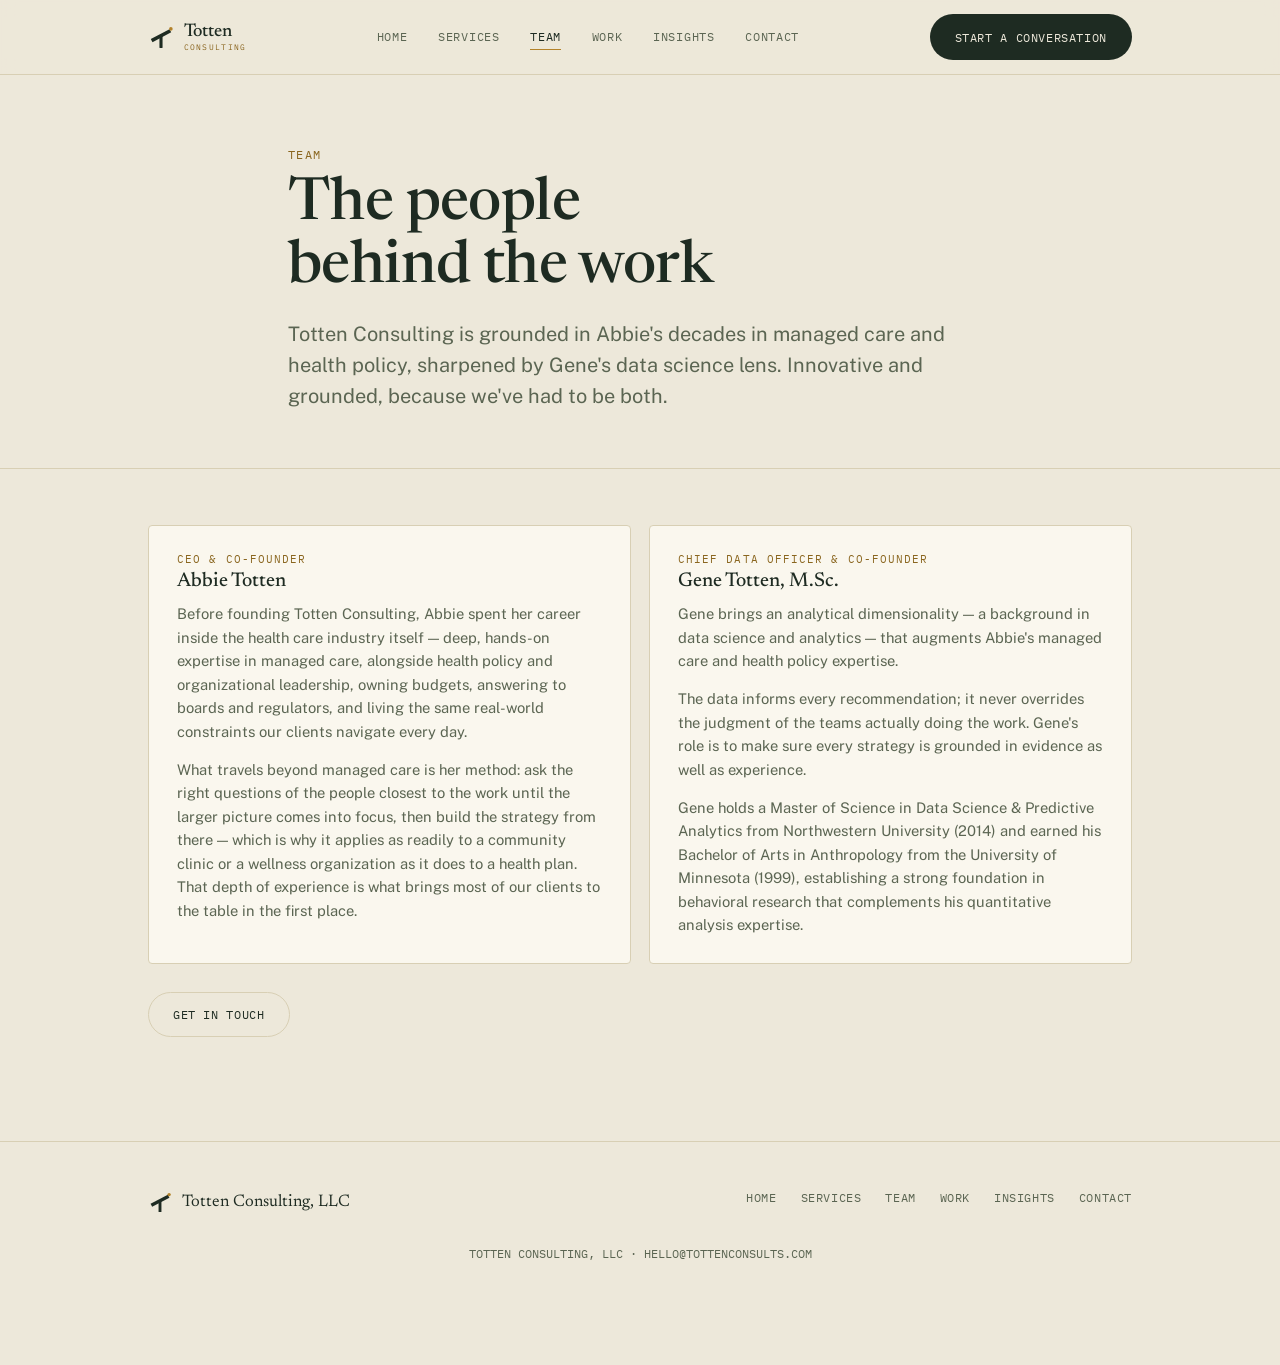
==== team.html @ 640ae489 "Add files via upload" ====
<!doctype html>
<html lang="en">
<head>
<meta charset="utf-8">
<meta name="viewport" content="width=device-width, initial-scale=1">
<title>Team &mdash; Totten Consulting</title>
<meta name="description" content="Meet Abbie and Gene Totten, co-founders of Totten Consulting.">
<link rel="preconnect" href="https://fonts.googleapis.com">
<link rel="preconnect" href="https://fonts.gstatic.com" crossorigin>
<link href="https://fonts.googleapis.com/css2?family=Newsreader:ital,opsz,wght@0,6..72,400;0,6..72,500;0,6..72,600;1,6..72,400;1,6..72,500&family=Public+Sans:wght@400;500;600;700&family=IBM+Plex+Mono:wght@400;500&display=swap" rel="stylesheet">
<link rel="stylesheet" href="assets/styles.css">
</head>
<body>

<div class="topbar">
  <div class="topbar-inner">
    <a class="brand-lockup" href="index.html">
      <svg class="mark" viewBox="0 0 100 100" style="width:26px;height:26px;">
      <polygon points="10.7,57.8 82.7,19.8 89.3,32.2 17.3,70.2" fill="var(--mark-stem)"/>
      <rect x="44" y="42" width="12" height="50" rx="1.5" fill="var(--mark-stem)"/>
      <circle cx="88" cy="19" r="7" fill="var(--mark-dot)"/>
    </svg>
      <span class="wordmark">Totten<small>CONSULTING</small></span>
    </a>
    <nav class="primary-nav-desktop">
      <a href="index.html">Home</a>
      <a href="services.html">Services</a>
      <a href="team.html" aria-current="page">Team</a>
      <a href="work.html">Work</a>
      <a href="insights/index.html">Insights</a>
      <a href="contact.html">Contact</a>
    </nav>
    <div class="nav-cta">
      <a class="btn btn-primary" href="contact.html">Start a conversation</a>
    </div>
    <button class="nav-toggle" id="navToggle" type="button" aria-label="Toggle menu" aria-expanded="false">
      <span></span>
    </button>
  </div>
</div>

<nav class="mobile-nav" id="primaryNav">
  <a href="index.html">Home</a>
      <a href="services.html">Services</a>
      <a href="team.html" aria-current="page">Team</a>
      <a href="work.html">Work</a>
      <a href="insights/index.html">Insights</a>
      <a href="contact.html">Contact</a>
</nav>

<main>

  <section class="hero">
    <div class="wrap-narrow">
      <p class="eyebrow">Team</p>
      <h1>The people behind the work</h1>
      <p class="dek">Totten Consulting is grounded in Abbie's decades in managed care and health policy, sharpened by Gene's data science lens. Innovative and grounded, because we've had to be both.</p>
    </div>
  </section>

  <section class="block">
    <div class="wrap">
      <div class="founders">
        <div class="founder-card">
          <div class="fn-role">CEO &amp; Co-Founder</div>
          <h3>Abbie Totten</h3>
          <p>Before founding Totten Consulting, Abbie spent her career inside the health care industry itself &mdash; deep, hands-on expertise in managed care, alongside health policy and organizational leadership, owning budgets, answering to boards and regulators, and living the same real-world constraints our clients navigate every day.</p>
          <p>What travels beyond managed care is her method: ask the right questions of the people closest to the work until the larger picture comes into focus, then build the strategy from there &mdash; which is why it applies as readily to a community clinic or a wellness organization as it does to a health plan. That depth of experience is what brings most of our clients to the table in the first place.</p>
        </div>
        <div class="founder-card">
          <div class="fn-role">Chief Data Officer &amp; Co-Founder</div>
          <h3>Gene Totten, M.Sc.</h3>
          <p>Gene brings an analytical dimensionality &mdash; a background in data science and analytics &mdash; that augments Abbie's managed care and health policy expertise.</p>
          <p>The data informs every recommendation; it never overrides the judgment of the teams actually doing the work. Gene's role is to make sure every strategy is grounded in evidence as well as experience.</p>
          <p>Gene holds a Master of Science in Data Science &amp; Predictive Analytics from Northwestern University (2014) and earned his Bachelor of Arts in Anthropology from the University of Minnesota (1999), establishing a strong foundation in behavioral research that complements his quantitative analysis expertise.</p>
        </div>
      </div>
      <p style="margin-top:1.75rem;"><a class="btn btn-secondary" href="contact.html">Get in touch</a></p>
    </div>
  </section>

</main>

<footer class="site-footer">
  <div class="footer-inner">
    <div class="footer-brand">
      <svg class="mark" viewBox="0 0 100 100" style="width:24px;height:24px;">
      <polygon points="10.7,57.8 82.7,19.8 89.3,32.2 17.3,70.2" fill="var(--mark-stem)"/>
      <rect x="44" y="42" width="12" height="50" rx="1.5" fill="var(--mark-stem)"/>
      <circle cx="88" cy="19" r="7" fill="var(--mark-dot)"/>
    </svg>
      <span class="wordmark">Totten Consulting, LLC</span>
    </div>
    <nav class="footer-nav">
      <a href="index.html">Home</a><a href="services.html">Services</a><a href="team.html">Team</a><a href="work.html">Work</a><a href="insights/index.html">Insights</a><a href="contact.html">Contact</a>
    </nav>
  </div>
  <div class="footer-fine">TOTTEN CONSULTING, LLC &middot; HELLO@TOTTENCONSULTS.COM</div>
</footer>

<script src="assets/script.js"></script>
</body>
</html>
---- assets/styles.css ----
/* ==========================================================================
   Totten Consulting — shared site stylesheet
   Ported from the Brand Foundation guide, light theme only.
   ========================================================================== */

:root {
  --paper: #EDE8DA;
  --surface: #FAF7EE;
  --surface-2: #E4DDC9;
  --border: #D8CFB4;
  --ink: #1E2B22;
  --text: #21281c;
  --text-muted: #5b6552;
  --accent: #B3822A;
  --accent-deep: #8A661F;
  --accent-contrast: #FAF7EE;
  --mark-stem: #1E2B22;
  --mark-dot: #B3822A;

  --font-display: 'Newsreader', Georgia, 'Times New Roman', serif;
  --font-body: 'Public Sans', -apple-system, BlinkMacSystemFont, 'Segoe UI', sans-serif;
  --font-mono: 'IBM Plex Mono', ui-monospace, 'SFMono-Regular', Menlo, monospace;

  color-scheme: light;
}

* { box-sizing: border-box; }
@media (prefers-reduced-motion: reduce) {
  * { animation-duration: 0.001ms !important; transition-duration: 0.001ms !important; }
}

html, body {
  margin: 0;
  padding: 0;
  background: var(--paper);
  color: var(--text);
  font-family: var(--font-body);
  -webkit-font-smoothing: antialiased;
  overflow-x: hidden;
}

body { padding-bottom: 4rem; }

a { color: inherit; }

img, svg { max-width: 100%; }

.wrap {
  max-width: 1040px;
  margin: 0 auto;
  padding: 0 1.75rem;
}

.wrap-narrow {
  max-width: 760px;
  margin: 0 auto;
  padding: 0 1.75rem;
}

h1, h2, h3, h4 { font-family: var(--font-display); text-wrap: balance; margin: 0; color: var(--ink); }
p { text-wrap: pretty; }

.eyebrow {
  font-family: var(--font-mono);
  font-size: 0.72rem;
  letter-spacing: 0.12em;
  text-transform: uppercase;
  color: var(--accent-deep);
  margin: 0 0 0.75rem;
}

/* ---------- buttons ---------- */
.btn {
  display: inline-flex;
  align-items: center;
  gap: 0.5rem;
  font-family: var(--font-mono);
  font-size: 0.78rem;
  letter-spacing: 0.05em;
  text-transform: uppercase;
  text-decoration: none;
  padding: 0.85rem 1.5rem;
  border-radius: 999px;
  border: 1px solid transparent;
  cursor: pointer;
}
.btn-primary { background: var(--ink); color: var(--paper); }
.btn-primary:hover { background: #14201a; }
.btn-secondary { background: transparent; color: var(--ink); border-color: var(--border); }
.btn-secondary:hover { border-color: var(--accent); }

/* ---------- top nav ---------- */
.topbar {
  position: sticky;
  top: 0;
  z-index: 20;
  background: color-mix(in srgb, var(--paper) 92%, transparent);
  backdrop-filter: blur(8px);
  border-bottom: 1px solid var(--border);
}
.topbar-inner {
  max-width: 1040px;
  margin: 0 auto;
  padding: 0.9rem 1.75rem;
  display: flex;
  align-items: center;
  justify-content: space-between;
  gap: 1.5rem;
}
.brand-lockup { display: flex; align-items: center; gap: 0.6rem; text-decoration: none; flex: none; }
.brand-lockup svg.mark { width: 26px; height: 26px; flex: none; }
.brand-lockup .wordmark { font-family: var(--font-display); font-size: 1.15rem; font-weight: 500; color: var(--ink); letter-spacing: -0.01em; }
.brand-lockup .wordmark small { display: block; font-family: var(--font-mono); font-size: 0.5rem; letter-spacing: 0.16em; font-weight: 400; color: var(--accent-deep); margin-top: 0.1rem; }

nav.primary-nav-desktop { display: flex; align-items: center; gap: 1.9rem; }
nav.primary-nav-desktop a,
nav.mobile-nav a {
  font-family: var(--font-mono);
  font-size: 0.76rem;
  letter-spacing: 0.06em;
  text-transform: uppercase;
  text-decoration: none;
  color: var(--text-muted);
  padding: 0.3rem 0;
  border-bottom: 1px solid transparent;
}
nav.primary-nav-desktop a:hover, nav.primary-nav-desktop a[aria-current="page"],
nav.mobile-nav a:hover, nav.mobile-nav a[aria-current="page"] { color: var(--ink); border-bottom-color: var(--accent); }
.nav-cta { display: flex; align-items: center; gap: 1.4rem; }

/* mobile nav panel: rendered OUTSIDE .topbar so its fixed position isn't
   captured by the topbar's backdrop-filter containing block */
nav.mobile-nav {
  display: none;
  position: fixed;
  inset: 60px 0 0 0;
  z-index: 15;
  background: var(--paper);
  flex-direction: column;
  align-items: flex-start;
  padding: 1.5rem 1.75rem;
  gap: 1.1rem;
  border-top: 1px solid var(--border);
  overflow-y: auto;
}
nav.mobile-nav.open { display: flex; }

.nav-toggle {
  display: none;
  background: none;
  border: 1px solid var(--border);
  border-radius: 6px;
  padding: 0.4rem 0.55rem;
  cursor: pointer;
}
.nav-toggle span, .nav-toggle span::before, .nav-toggle span::after {
  display: block;
  width: 18px;
  height: 1.5px;
  background: var(--ink);
  position: relative;
}
.nav-toggle span::before { content: ""; position: absolute; top: -6px; width: 18px; background: var(--ink); }
.nav-toggle span::after { content: ""; position: absolute; top: 6px; width: 18px; background: var(--ink); }

@media (max-width: 780px) {
  nav.primary-nav-desktop { display: none; }
  nav.mobile-nav a { font-size: 0.95rem; }
  .nav-cta { display: none; }
  .nav-toggle { display: inline-flex; align-items: center; justify-content: center; }
}
@media (min-width: 781px) {
  nav.mobile-nav { display: none !important; }
}

/* ---------- hero ---------- */
.hero { padding: 4.5rem 0 3.5rem; }
.hero.centered { text-align: center; }
.hero-mark { width: 60px; height: 60px; margin: 0 auto 1.5rem; display: block; }
.hero .eyebrow { justify-content: center; }
.hero h1 {
  font-size: clamp(2.3rem, 5.2vw, 3.7rem);
  font-weight: 500;
  letter-spacing: -0.01em;
  line-height: 1.06;
}
.hero .dek {
  font-size: clamp(1.05rem, 1.8vw, 1.25rem);
  color: var(--text-muted);
  max-width: 62ch;
  margin: 1.25rem auto 0;
  line-height: 1.55;
}
.hero.centered .dek { margin-left: auto; margin-right: auto; }
.hero .motto {
  font-family: var(--font-display);
  font-style: italic;
  font-size: clamp(1.1rem, 2.2vw, 1.4rem);
  color: var(--accent-deep);
  margin-top: 1.4rem;
}
.hero-actions { display: flex; gap: 0.9rem; margin-top: 2rem; flex-wrap: wrap; }
.hero.centered .hero-actions { justify-content: center; }

/* ---------- section shell ---------- */
section.block { padding: 3.5rem 0; border-top: 1px solid var(--border); }
section.block:first-of-type { border-top: none; }
section.block.tight { padding: 2.5rem 0; }
.block h2 { font-size: clamp(1.5rem, 2.8vw, 2rem); font-weight: 500; margin-bottom: 0.5rem; }
.block .lede { color: var(--text-muted); max-width: 62ch; margin: 0 0 2.1rem; font-size: 1.02rem; line-height: 1.6; }

/* ---------- positioning / pov blocks ---------- */
.positioning {
  background: var(--surface);
  border: 1px solid var(--border);
  border-radius: 4px;
  padding: 2.1rem 2.4rem;
  position: relative;
}
.positioning::before {
  content: "\201C";
  font-family: var(--font-display);
  font-size: 3.6rem;
  color: var(--accent);
  opacity: 0.5;
  position: absolute;
  top: 0.3rem;
  left: 1.3rem;
  line-height: 1;
}
.positioning p {
  font-family: var(--font-display);
  font-size: clamp(1.1rem, 1.9vw, 1.3rem);
  line-height: 1.55;
  max-width: 68ch;
  margin: 0 0 0 1.4rem;
  color: var(--ink);
}
.pov { border-left: 3px solid var(--accent); padding: 0.1rem 0 0.1rem 1.4rem; margin-top: 0.5rem; }
.pov p { font-family: var(--font-display); font-style: italic; font-size: clamp(1.05rem, 1.8vw, 1.2rem); line-height: 1.55; max-width: 66ch; color: var(--ink); margin: 0; }

/* ---------- pillars / grids ---------- */
.pillars { display: grid; grid-template-columns: repeat(auto-fit, minmax(240px, 1fr)); gap: 1.1rem; }
.pillar { border: 1px solid var(--border); border-radius: 4px; padding: 1.4rem 1.5rem; background: var(--surface); }
.pillar .num { font-family: var(--font-mono); font-size: 0.7rem; color: var(--accent-deep); letter-spacing: 0.08em; }
.pillar h3 { font-size: 1.12rem; font-weight: 500; margin: 0.5rem 0 0.5rem; }
.pillar p { font-size: 0.9rem; line-height: 1.55; color: var(--text-muted); margin: 0; }

.value-row { display: grid; grid-template-columns: repeat(auto-fit, minmax(210px, 1fr)); gap: 1px; background: var(--border); border: 1px solid var(--border); border-radius: 4px; overflow: hidden; }
.value-cell { background: var(--surface); padding: 1.2rem 1.3rem; font-size: 0.9rem; line-height: 1.5; color: var(--text); }
.value-cell b { display: block; color: var(--ink); font-family: var(--font-display); font-size: 1rem; font-weight: 500; margin-bottom: 0.4rem; }

.founders { display: grid; grid-template-columns: repeat(auto-fit, minmax(280px, 1fr)); gap: 1.1rem; }
.founder-card { border: 1px solid var(--border); border-radius: 4px; padding: 1.6rem 1.75rem; background: var(--surface); }
.founder-card .fn-role { font-family: var(--font-mono); font-size: 0.68rem; letter-spacing: 0.1em; text-transform: uppercase; color: var(--accent-deep); margin-bottom: 0.3rem; }
.founder-card h3 { font-size: 1.25rem; font-weight: 500; margin-bottom: 0.7rem; }
.founder-card p { font-size: 0.92rem; line-height: 1.6; color: var(--text-muted); margin: 0 0 0.9rem; }
.founder-card p:last-child { margin-bottom: 0; }

/* ---------- engagement / work cards ---------- */
.engagements { display: grid; grid-template-columns: repeat(auto-fit, minmax(260px, 1fr)); gap: 1.1rem; }
.engagement-card { border: 1px solid var(--border); border-radius: 4px; padding: 1.5rem 1.6rem; background: var(--surface); }
.engagement-card .tag { font-family: var(--font-mono); font-size: 0.68rem; letter-spacing: 0.1em; text-transform: uppercase; color: var(--accent-deep); margin-bottom: 0.4rem; display: block; }
.engagement-card h3 { font-size: 1.12rem; font-weight: 500; margin-bottom: 0.6rem; }
.engagement-card p { font-size: 0.9rem; line-height: 1.55; color: var(--text-muted); margin: 0; }

/* ---------- blog / insights ---------- */
.post-list { display: grid; gap: 1px; background: var(--border); border: 1px solid var(--border); border-radius: 4px; overflow: hidden; }
.post-row { background: var(--surface); padding: 1.5rem 1.75rem; display: flex; flex-direction: column; gap: 0.4rem; text-decoration: none; }
.post-row .meta { font-family: var(--font-mono); font-size: 0.68rem; letter-spacing: 0.08em; text-transform: uppercase; color: var(--text-muted); }
.post-row h3 { font-size: 1.2rem; font-weight: 500; }
.post-row p { font-size: 0.92rem; color: var(--text-muted); margin: 0; line-height: 1.5; }
.post-row:hover h3 { color: var(--accent-deep); }

article.post { padding-top: 1rem; }
article.post .meta { font-family: var(--font-mono); font-size: 0.72rem; letter-spacing: 0.08em; text-transform: uppercase; color: var(--text-muted); margin-bottom: 1rem; }
article.post h1 { font-size: clamp(1.9rem, 4vw, 2.6rem); margin-bottom: 1.3rem; }
article.post p { font-size: 1.04rem; line-height: 1.75; color: var(--text); max-width: 68ch; margin: 0 0 1.25rem; }
article.post p.lead { font-size: 1.15rem; color: var(--ink); }
article.post blockquote { border-left: 3px solid var(--accent); margin: 1.75rem 0; padding: 0.1rem 0 0.1rem 1.4rem; font-family: var(--font-display); font-style: italic; font-size: 1.15rem; color: var(--ink); max-width: 62ch; }

/* ---------- contact ---------- */
.contact-grid { display: grid; grid-template-columns: repeat(auto-fit, minmax(240px, 1fr)); gap: 1.1rem; }
.contact-card { border: 1px solid var(--border); border-radius: 4px; padding: 1.6rem 1.75rem; background: var(--surface); }
.contact-card .fn-role { font-family: var(--font-mono); font-size: 0.68rem; letter-spacing: 0.1em; text-transform: uppercase; color: var(--accent-deep); margin-bottom: 0.3rem; }
.contact-card h3 { font-size: 1.15rem; font-weight: 500; margin-bottom: 0.5rem; }
.contact-card a.email { font-family: var(--font-mono); font-size: 0.9rem; color: var(--ink); text-decoration: none; border-bottom: 1px solid var(--accent); }

/* ---------- frame & break motif ---------- */
.frame { position: relative; }
.frame .fc { position: absolute; width: 16px; height: 16px; }
.frame .fc.tl { top: -8px; left: -8px; border-top: 1.5px solid var(--text-muted); border-left: 1.5px solid var(--text-muted); }
.frame .fc.bl { bottom: -8px; left: -8px; border-bottom: 1.5px solid var(--text-muted); border-left: 1.5px solid var(--text-muted); }
.frame .fc.br { bottom: -8px; right: -8px; border-bottom: 1.5px solid var(--text-muted); border-right: 1.5px solid var(--text-muted); }
.frame .fc.tr { top: -8px; right: -8px; border-top: 1.5px solid var(--border); border-right: 1.5px solid var(--border); }
.frame .fbreak { position: absolute; top: -8px; right: -8px; width: 9px; height: 9px; border-radius: 50%; background: var(--accent); transform: translate(35%, -35%); }

/* ---------- footer ---------- */
footer.site-footer { border-top: 1px solid var(--border); margin-top: 2rem; padding: 3rem 0 2.5rem; }
.footer-inner { max-width: 1040px; margin: 0 auto; padding: 0 1.75rem; display: flex; justify-content: space-between; align-items: flex-start; flex-wrap: wrap; gap: 2rem; }
.footer-brand { display: flex; align-items: center; gap: 0.6rem; }
.footer-brand svg { width: 24px; height: 24px; }
.footer-brand .wordmark { font-family: var(--font-display); font-size: 1.05rem; color: var(--ink); }
.footer-nav { display: flex; gap: 1.5rem; flex-wrap: wrap; }
.footer-nav a { font-family: var(--font-mono); font-size: 0.74rem; letter-spacing: 0.05em; text-transform: uppercase; color: var(--text-muted); text-decoration: none; }
.footer-nav a:hover { color: var(--ink); }
.footer-fine { font-family: var(--font-mono); font-size: 0.72rem; color: var(--text-muted); margin-top: 2rem; text-align: center; }
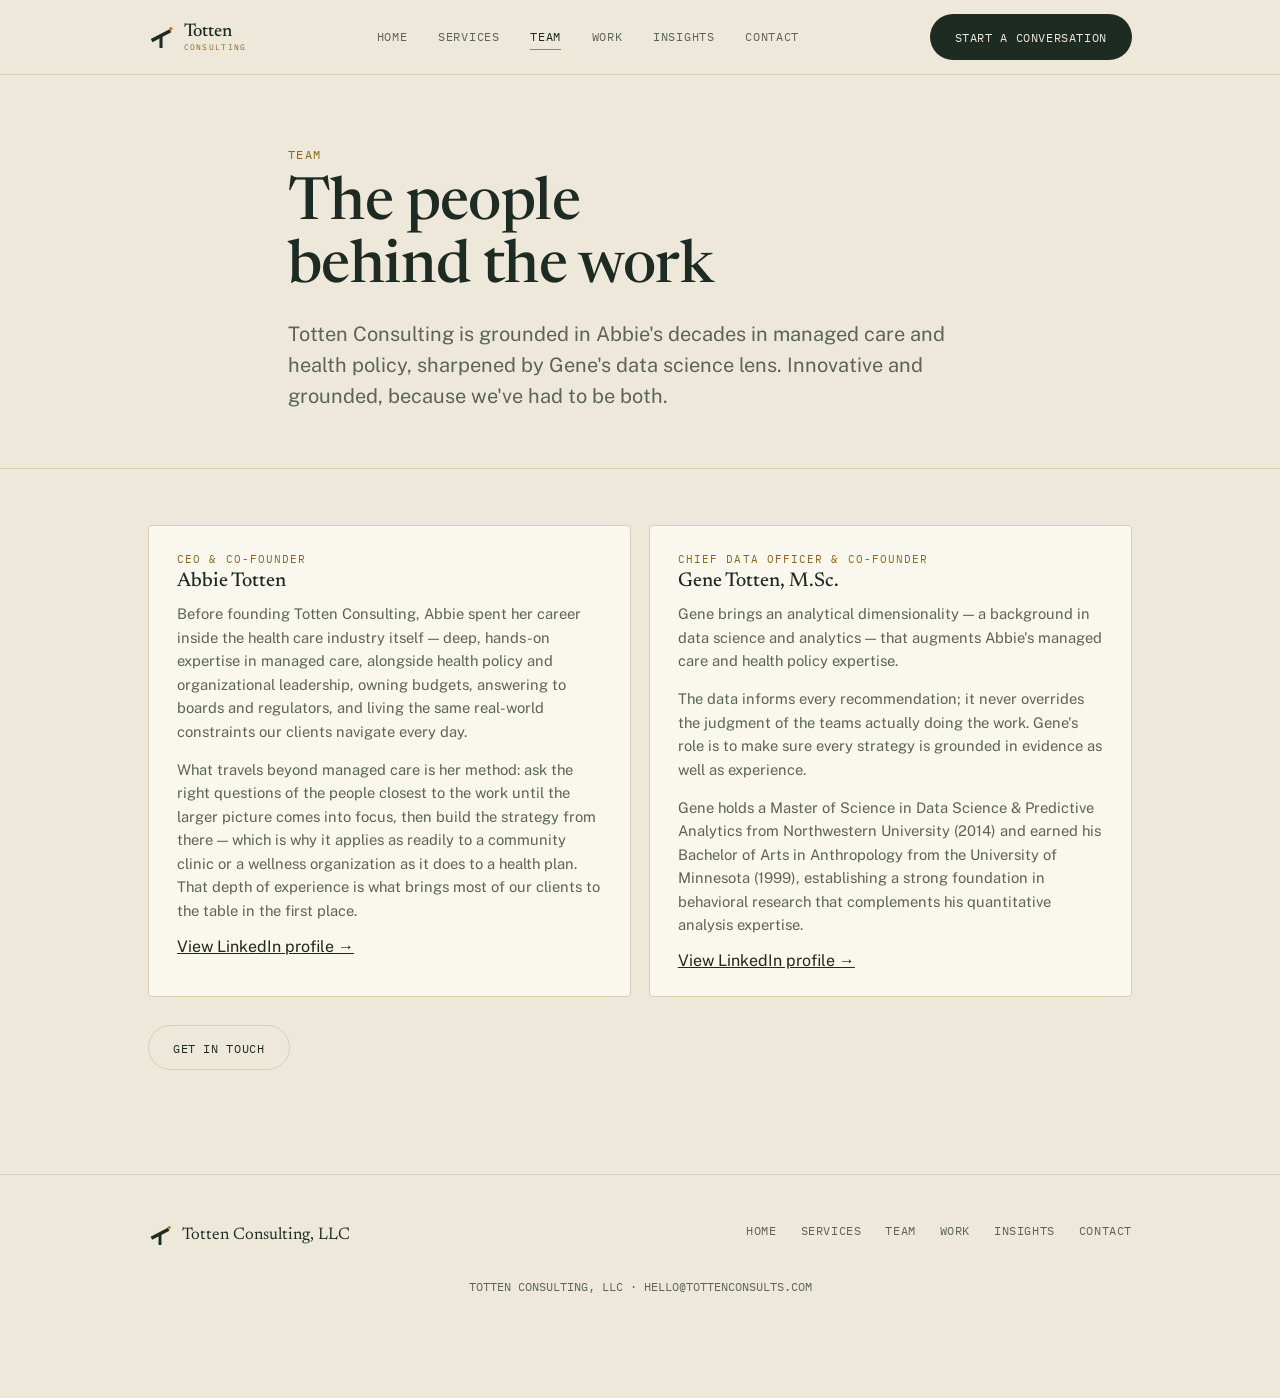
==== commit 8bdca38a: "Add files via upload" ====
--- a/team.html
+++ b/team.html
@@ -66,6 +66,7 @@
           <h3>Abbie Totten</h3>
           <p>Before founding Totten Consulting, Abbie spent her career inside the health care industry itself &mdash; deep, hands-on expertise in managed care, alongside health policy and organizational leadership, owning budgets, answering to boards and regulators, and living the same real-world constraints our clients navigate every day.</p>
           <p>What travels beyond managed care is her method: ask the right questions of the people closest to the work until the larger picture comes into focus, then build the strategy from there &mdash; which is why it applies as readily to a community clinic or a wellness organization as it does to a health plan. That depth of experience is what brings most of our clients to the table in the first place.</p>
+          <a class="linkedin-link" href="http://www.linkedin.com/in/abbie-totten-1462603" target="_blank" rel="noopener">View LinkedIn profile &rarr;</a>
         </div>
         <div class="founder-card">
           <div class="fn-role">Chief Data Officer &amp; Co-Founder</div>
@@ -73,6 +74,7 @@
           <p>Gene brings an analytical dimensionality &mdash; a background in data science and analytics &mdash; that augments Abbie's managed care and health policy expertise.</p>
           <p>The data informs every recommendation; it never overrides the judgment of the teams actually doing the work. Gene's role is to make sure every strategy is grounded in evidence as well as experience.</p>
           <p>Gene holds a Master of Science in Data Science &amp; Predictive Analytics from Northwestern University (2014) and earned his Bachelor of Arts in Anthropology from the University of Minnesota (1999), establishing a strong foundation in behavioral research that complements his quantitative analysis expertise.</p>
+          <a class="linkedin-link" href="https://www.linkedin.com/in/gene-totten-m-sc-23a2603" target="_blank" rel="noopener">View LinkedIn profile &rarr;</a>
         </div>
       </div>
       <p style="margin-top:1.75rem;"><a class="btn btn-secondary" href="contact.html">Get in touch</a></p>
